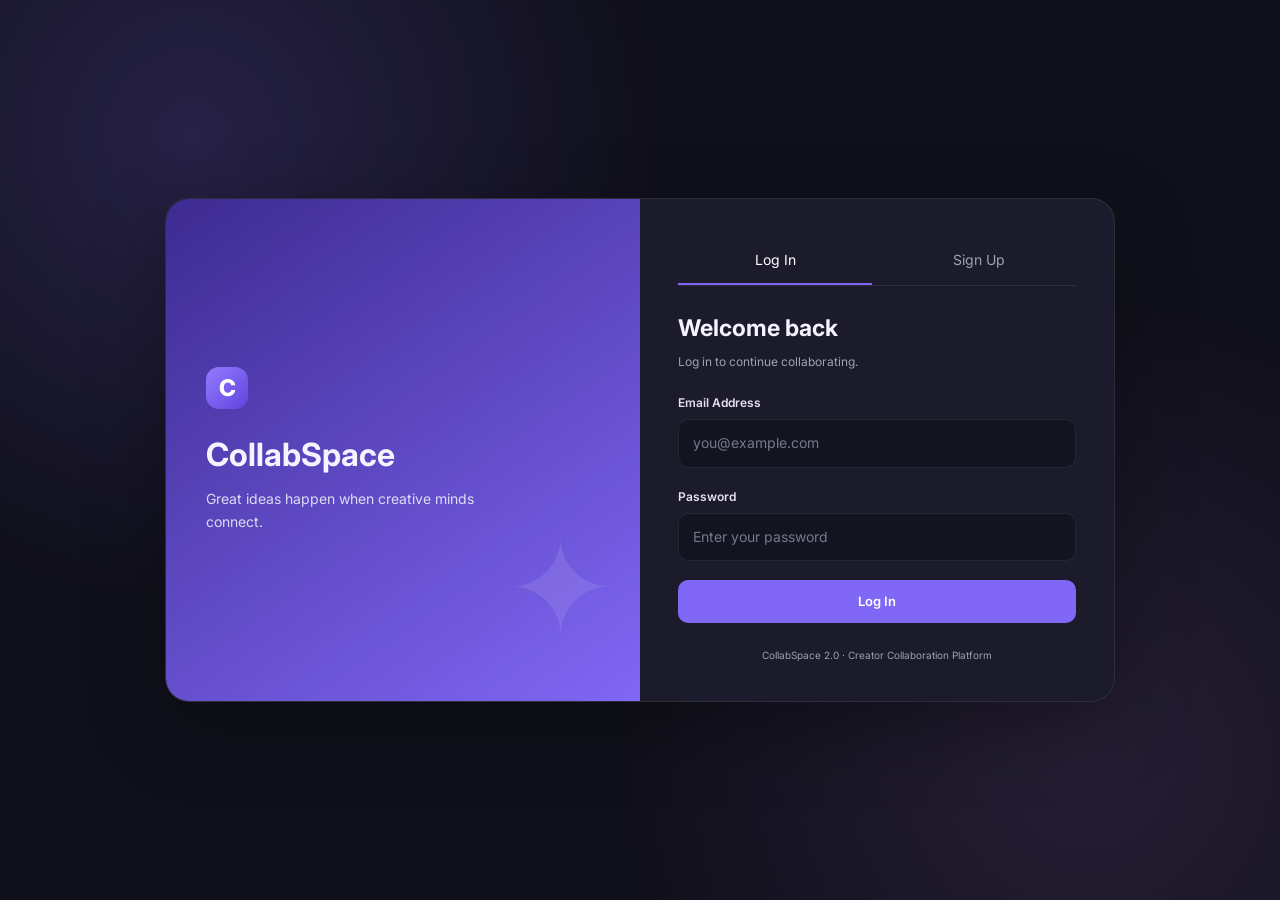
==== index.html @ 7fb4cd87 "Initial release of CollabSpace 2.0" ====
<!DOCTYPE html>
<html lang="en">
<head>
    <meta charset="UTF-8">
    <meta name="viewport" content="width=device-width, initial-scale=1.0">
    <title>Welcome | CollabSpace</title>
    <link rel="stylesheet" href="css/style.css">
</head>
<body class="auth-page" data-page="auth">
    <main class="auth-container">
        <section class="auth-brand">
            <div class="brand-icon">C</div>
            <h1>CollabSpace</h1>
            <p>Great ideas happen when creative minds connect.</p>
            <div class="auth-decoration">✦</div>
        </section>

        <section class="auth-card">
            <div class="auth-tabs">
                <button type="button" class="auth-tab active" id="showLogin">Log In</button>
                <button type="button" class="auth-tab" id="showSignup">Sign Up</button>
            </div>

            <form id="loginForm">
                <h2>Welcome back</h2>
                <p>Log in to continue collaborating.</p>
                <div class="form-group">
                    <label for="loginEmail">Email Address</label>
                    <input type="email" id="loginEmail" required placeholder="you@example.com">
                </div>
                <div class="form-group">
                    <label for="loginPassword">Password</label>
                    <input type="password" id="loginPassword" required placeholder="Enter your password">
                </div>
                <button type="submit" class="btn btn-primary btn-full">Log In</button>
                <p class="auth-message" id="loginMessage" aria-live="polite"></p>
            </form>

            <form id="signupForm" hidden>
                <h2>Create your account</h2>
                <p>Join creators and build something amazing.</p>
                <div class="form-group">
                    <label for="signupName">Full Name</label>
                    <input type="text" id="signupName" required maxlength="60" placeholder="Your name">
                </div>
                <div class="form-group">
                    <label for="signupEmail">Email Address</label>
                    <input type="email" id="signupEmail" required placeholder="you@example.com">
                </div>
                <div class="form-group">
                    <label for="signupPassword">Password</label>
                    <input type="password" id="signupPassword" required minlength="6" placeholder="At least 6 characters">
                </div>
                <button type="submit" class="btn btn-primary btn-full">Create Account</button>
                <p class="auth-message" id="signupMessage" aria-live="polite"></p>
            </form>

            <p class="auth-note">CollabSpace 2.0 · Creator Collaboration Platform</p>
        </section>
    </main>

    <script src="js/auth.js"></script>
</body>
</html>
---- css/style.css ----
@import url('https://fonts.googleapis.com/css2?family=Inter:wght@400;500;600;700;800&display=swap');

/* ========================================
   1. GLOBAL SETTINGS
======================================== */

:root {
    --bg: #10101b;
    --sidebar-bg: #171725;
    --card-bg: #1b1b2b;
    --card-hover: #222238;
    --input-bg: #141421;

    --primary: #8067f5;
    --primary-hover: #6c52e8;
    --primary-soft: rgba(128, 103, 245, 0.15);

    --text: #f4f3ff;
    --muted: #a09fb5;
    --border: rgba(255, 255, 255, 0.08);

    --success: #31c48d;
    --warning: #f5b942;
    --danger: #f06475;

    --sidebar-width: 260px;
    --sidebar-collapsed: 82px;

    --radius: 16px;
    --transition: 0.25s ease;
}

* {
    margin: 0;
    padding: 0;
    box-sizing: border-box;
}

html {
    scroll-behavior: smooth;
}

body {
    background: var(--bg);
    color: var(--text);
    font-family: 'Inter', Arial, sans-serif;
    font-size: 14px;
    line-height: 1.6;
    min-height: 100vh;
}

button,
input,
textarea,
select {
    font: inherit;
}

button,
a {
    -webkit-tap-highlight-color: transparent;
}

button {
    cursor: pointer;
}

a {
    color: inherit;
    text-decoration: none;
}

img {
    max-width: 100%;
    display: block;
}

[hidden] {
    display: none !important;
}

/* ========================================
   2. MAIN APPLICATION LAYOUT
======================================== */

.app-layout,
#app-shell {
    min-height: 100vh;
}

.sidebar {
    position: fixed;
    top: 0;
    left: 0;
    width: var(--sidebar-width);
    height: 100vh;
    background: var(--sidebar-bg);
    border-right: 1px solid var(--border);
    display: flex;
    flex-direction: column;
    z-index: 100;
    transition: width var(--transition), transform var(--transition);
    overflow-x: hidden;
    overflow-y: auto;
}

.main-content {
    min-height: 100vh;
    margin-left: var(--sidebar-width);
    transition: margin-left var(--transition);
}

.sidebar.collapsed {
    width: var(--sidebar-collapsed);
}

.sidebar.collapsed ~ .main-content {
    margin-left: var(--sidebar-collapsed);
}

/* ========================================
   3. SIDEBAR BRAND
======================================== */

.sidebar-brand {
    min-height: 82px;
    padding: 18px;
    display: flex;
    align-items: center;
    gap: 12px;
    border-bottom: 1px solid var(--border);
}

.brand-icon {
    width: 42px;
    height: 42px;
    flex-shrink: 0;
    display: grid;
    place-items: center;
    background: linear-gradient(135deg, #947cff, #6044df);
    color: white;
    border-radius: 13px;
    font-size: 23px;
    font-weight: 800;
}

.brand-name {
    font-size: 19px;
    font-weight: 800;
    white-space: nowrap;
    flex: 1;
}

.desktop-collapse {
    border: none;
    color: var(--muted);
    background: transparent;
    font-size: 20px;
    padding: 5px;
    border-radius: 8px;
}

.desktop-collapse:hover {
    color: white;
    background: var(--card-hover);
}

/* ========================================
   4. SIDEBAR NAVIGATION
======================================== */

.sidebar-nav {
    padding: 18px 12px;
    flex: 1;
}

.menu-heading {
    color: #77768e;
    font-size: 10px;
    font-weight: 700;
    letter-spacing: 1.5px;
    padding: 15px 12px 8px;
    text-transform: uppercase;
    white-space: nowrap;
}

.nav-link {
    position: relative;
    display: flex;
    align-items: center;
    gap: 14px;
    min-height: 46px;
    padding: 10px 13px;
    margin: 4px 0;
    color: var(--muted);
    border-radius: 11px;
    transition: var(--transition);
    white-space: nowrap;
}

.nav-link:hover {
    background: var(--card-hover);
    color: white;
}

.nav-link.active {
    background: var(--primary-soft);
    color: #b7aaff;
    font-weight: 600;
}

.nav-link.active::before {
    content: "";
    position: absolute;
    left: 0;
    top: 9px;
    bottom: 9px;
    width: 3px;
    border-radius: 5px;
    background: var(--primary);
}

.nav-icon {
    width: 24px;
    min-width: 24px;
    text-align: center;
    font-size: 18px;
}

.nav-label {
    overflow: hidden;
    text-overflow: ellipsis;
}

.nav-badge {
    margin-left: auto;
    background: var(--primary);
    color: white;
    padding: 2px 7px;
    border-radius: 20px;
    font-size: 10px;
}

/* ========================================
   5. SIDEBAR COLLAPSED STATE
======================================== */

.sidebar.collapsed .sidebar-brand {
    padding: 18px;
    justify-content: center;
}

.sidebar.collapsed .brand-name,
.sidebar.collapsed .menu-heading,
.sidebar.collapsed .nav-label,
.sidebar.collapsed .nav-badge,
.sidebar.collapsed .user-details {
    display: none;
}

.sidebar.collapsed .desktop-collapse {
    position: absolute;
    right: 5px;
    top: 5px;
    font-size: 12px;
}

.sidebar.collapsed .sidebar-brand {
    padding-top: 25px;
}

.sidebar.collapsed .nav-link {
    justify-content: center;
    padding: 10px 0;
}

.sidebar.collapsed .nav-icon {
    font-size: 20px;
}

/* ========================================
   6. SIDEBAR USER PROFILE
======================================== */

.sidebar-user {
    padding: 16px;
    border-top: 1px solid var(--border);
    display: flex;
    align-items: center;
    gap: 11px;
    min-width: 0;
}

.user-avatar,
.profile-avatar,
.topbar-avatar {
    width: 39px;
    height: 39px;
    border-radius: 50%;
    display: grid;
    place-items: center;
    background: linear-gradient(135deg, #947cff, #6044df);
    color: white;
    font-weight: 700;
    flex-shrink: 0;
}

.user-details {
    min-width: 0;
}

.user-details strong {
    display: block;
    font-size: 12px;
}

.user-details span {
    display: block;
    color: var(--muted);
    font-size: 11px;
}

/* ========================================
   7. TOP NAVIGATION
======================================== */

.topbar {
    min-height: 76px;
    padding: 15px 35px;
    display: flex;
    align-items: center;
    justify-content: space-between;
    gap: 20px;
    background: rgba(16, 16, 27, 0.88);
    border-bottom: 1px solid var(--border);
    position: sticky;
    top: 0;
    z-index: 50;
    backdrop-filter: blur(15px);
}

.topbar-left,
.topbar-right {
    display: flex;
    align-items: center;
    gap: 15px;
}

.topbar h2 {
    font-size: 17px;
}

.topbar-search {
    width: 250px;
}

.topbar-icon {
    position: relative;
    border: 1px solid var(--border);
    background: var(--card-bg);
    color: var(--text);
    border-radius: 10px;
    width: 40px;
    height: 40px;
    display: grid;
    place-items: center;
    font-size: 17px;
}

.topbar-icon:hover {
    background: var(--card-hover);
}

.mobile-menu-button {
    display: none;
    border: none;
    color: white;
    background: transparent;
    font-size: 23px;
}

/* ========================================
   8. PAGE CONTENT
======================================== */

.page-content {
    padding: 32px 35px;
    max-width: 1600px;
    margin: auto;
}

.page-heading {
    display: flex;
    justify-content: space-between;
    align-items: center;
    gap: 20px;
    margin-bottom: 28px;
}

.page-heading h1 {
    font-size: 29px;
    font-weight: 800;
    letter-spacing: -0.8px;
    margin: 3px 0 5px;
}

.page-heading p {
    color: var(--muted);
}

.eyebrow {
    color: #a895ff !important;
    font-size: 10px;
    font-weight: 700;
    letter-spacing: 1.8px;
}

/* ========================================
   9. BUTTONS
======================================== */

.btn {
    display: inline-flex;
    align-items: center;
    justify-content: center;
    gap: 8px;
    border: none;
    padding: 11px 18px;
    border-radius: 10px;
    font-weight: 600;
    font-size: 13px;
    transition: var(--transition);
}

.btn-primary {
    color: white;
    background: var(--primary);
}

.btn-primary:hover {
    background: var(--primary-hover);
    transform: translateY(-1px);
}

.btn-secondary {
    color: var(--text);
    background: var(--card-hover);
    border: 1px solid var(--border);
}

.btn-secondary:hover {
    background: #30304a;
}

.btn-danger {
    background: rgba(240, 100, 117, 0.15);
    color: var(--danger);
    border: 1px solid rgba(240, 100, 117, 0.25);
}

.btn-danger:hover {
    background: rgba(240, 100, 117, 0.25);
}

.btn-full {
    width: 100%;
}

/* ========================================
   10. DASHBOARD STATISTICS
======================================== */

.stats-grid {
    display: grid;
    grid-template-columns: repeat(4, minmax(0, 1fr));
    gap: 18px;
    margin-bottom: 25px;
}

.stat-card {
    background: var(--card-bg);
    border: 1px solid var(--border);
    border-radius: var(--radius);
    padding: 22px;
    transition: var(--transition);
}

.stat-card:hover {
    transform: translateY(-3px);
    border-color: rgba(128, 103, 245, 0.4);
}

.stat-card p {
    color: var(--muted);
    font-size: 12px;
    margin: 8px 0;
}

.stat-card h2 {
    font-size: 29px;
    font-weight: 800;
}

.stat-card small {
    color: var(--muted);
    font-size: 11px;
}

.stat-icon {
    display: inline-grid;
    place-items: center;
    width: 39px;
    height: 39px;
    background: var(--primary-soft);
    border-radius: 11px;
    font-size: 18px;
}

/* ========================================
   11. PANELS AND DASHBOARD GRID
======================================== */

.dashboard-grid {
    display: grid;
    grid-template-columns: 1.4fr 1fr;
    gap: 20px;
}

.panel {
    background: var(--card-bg);
    border: 1px solid var(--border);
    border-radius: var(--radius);
    padding: 23px;
    margin-bottom: 22px;
}

.panel-header {
    display: flex;
    align-items: center;
    justify-content: space-between;
    gap: 15px;
    margin-bottom: 18px;
}

.panel-header h2,
.panel > h2 {
    font-size: 16px;
    font-weight: 700;
}

.panel-header a {
    color: #a895ff;
    font-size: 12px;
}

.panel-header span {
    color: var(--muted);
    font-size: 12px;
}

.empty-state {
    color: var(--muted);
    text-align: center;
    padding: 28px 15px;
    font-size: 13px;
}

/* ========================================
   12. ACTIVITY AND QUICK ACTIONS
======================================== */

.activity-list {
    display: flex;
    flex-direction: column;
}

.activity-item {
    display: flex;
    align-items: center;
    gap: 13px;
    padding: 14px 0;
    border-bottom: 1px solid var(--border);
}

.activity-item:last-child {
    border-bottom: none;
}

.activity-icon {
    width: 38px;
    height: 38px;
    display: grid;
    place-items: center;
    background: var(--primary-soft);
    border-radius: 11px;
    flex-shrink: 0;
}

.activity-item p {
    font-size: 12px;
}

.activity-item small {
    color: var(--muted);
    font-size: 10px;
}

.quick-actions {
    display: grid;
    gap: 10px;
}

.quick-actions a {
    background: var(--input-bg);
    border: 1px solid var(--border);
    padding: 13px;
    border-radius: 10px;
    color: var(--text);
    font-size: 12px;
    transition: var(--transition);
}

.quick-actions a:hover {
    border-color: var(--primary);
    background: var(--primary-soft);
}

/* ========================================
   13. FORMS AND INPUTS
======================================== */

.form-panel {
    max-width: 850px;
}

.form-group {
    display: flex;
    flex-direction: column;
    gap: 7px;
    margin-bottom: 19px;
}

.form-group label {
    color: #e4e1f5;
    font-size: 12px;
    font-weight: 600;
}

.form-group small {
    color: var(--muted);
    font-size: 11px;
}

input,
textarea,
select {
    width: 100%;
    color: var(--text);
    background: var(--input-bg);
    border: 1px solid var(--border);
    border-radius: 10px;
    padding: 12px 14px;
    outline: none;
    transition: var(--transition);
}

input::placeholder,
textarea::placeholder {
    color: #77768e;
}

input:focus,
textarea:focus,
select:focus {
    border-color: var(--primary);
    box-shadow: 0 0 0 3px rgba(128, 103, 245, 0.12);
}

select option {
    background: var(--card-bg);
    color: white;
}

textarea {
    resize: vertical;
    min-height: 100px;
}

.form-row {
    display: grid;
    grid-template-columns: 1fr 1fr;
    gap: 16px;
}

.search-filter-row {
    display: grid;
    grid-template-columns: 2fr 1fr;
    gap: 13px;
}

/* ========================================
   14. CREATOR AND PROJECT GRIDS
======================================== */

.creator-grid,
.project-grid {
    display: grid;
    grid-template-columns: repeat(3, minmax(0, 1fr));
    gap: 18px;
}

.creator-card,
.project-card {
    background: var(--card-bg);
    border: 1px solid var(--border);
    border-radius: var(--radius);
    padding: 20px;
    transition: var(--transition);
    min-width: 0;
}

.creator-card:hover,
.project-card:hover {
    transform: translateY(-3px);
    border-color: rgba(128, 103, 245, 0.5);
}

.creator-card h3,
.project-card h3 {
    font-size: 16px;
    margin: 12px 0 5px;
}

.creator-card p,
.project-card p {
    color: var(--muted);
    font-size: 12px;
    margin: 7px 0;
}

.creator-card .creator-avatar {
    width: 55px;
    height: 55px;
    border-radius: 50%;
    background: var(--primary-soft);
    display: grid;
    place-items: center;
    font-size: 20px;
    font-weight: 700;
}

.card-actions {
    display: flex;
    gap: 8px;
    flex-wrap: wrap;
    margin-top: 15px;
}

/* ========================================
   15. TAGS AND STATUS LABELS
======================================== */

.tag-list {
    display: flex;
    flex-wrap: wrap;
    gap: 8px;
    margin: 10px 0;
}

.tag {
    display: inline-flex;
    background: var(--primary-soft);
    color: #c0b4ff;
    padding: 5px 10px;
    border-radius: 20px;
    font-size: 10px;
    font-weight: 600;
}

.status {
    display: inline-block;
    padding: 5px 10px;
    border-radius: 20px;
    font-size: 10px;
    font-weight: 600;
}

.status-open {
    color: var(--success);
    background: rgba(49, 196, 141, 0.12);
}

.status-pending {
    color: var(--warning);
    background: rgba(245, 185, 66, 0.12);
}

.status-closed {
    color: var(--danger);
    background: rgba(240, 100, 117, 0.12);
}

/* ========================================
   16. PROFILE PAGE
======================================== */

.profile-panel {
    padding: 0;
    overflow: hidden;
}

.profile-cover {
    height: 155px;
    background: linear-gradient(120deg, #4937a6, #8067f5, #bd83e8);
}

.profile-main {
    padding: 0 26px 22px;
    display: flex;
    align-items: center;
    gap: 18px;
    margin-top: -34px;
}

.profile-avatar {
    width: 85px;
    height: 85px;
    font-size: 25px;
    border: 5px solid var(--card-bg);
}

.profile-main h2 {
    font-size: 21px;
    margin-top: 22px;
}

.profile-main p {
    color: var(--muted);
    font-size: 12px;
}

.profile-details {
    padding: 10px 26px 28px;
    display: grid;
    gap: 22px;
}

.profile-details h3 {
    font-size: 14px;
    margin-bottom: 7px;
}

.profile-details p,
.profile-details a {
    color: var(--muted);
    font-size: 12px;
}

.profile-details a {
    color: #a895ff;
}

/* ========================================
   17. MESSAGING PAGE
======================================== */

.messages-panel {
    display: grid;
    grid-template-columns: 280px minmax(0, 1fr);
    gap: 20px;
    min-height: 530px;
}

.conversation-list {
    border-right: 1px solid var(--border);
    padding-right: 18px;
    min-width: 0;
}

.conversation-list input {
    margin-bottom: 15px;
}

.conversation-item {
    padding: 12px;
    border-radius: 10px;
    display: flex;
    gap: 10px;
    align-items: center;
    cursor: pointer;
    transition: var(--transition);
}

.conversation-item:hover,
.conversation-item.active {
    background: var(--primary-soft);
}

.conversation-item h4 {
    font-size: 12px;
}

.conversation-item p {
    font-size: 10px;
    color: var(--muted);
}

.chat-area {
    display: flex;
    flex-direction: column;
    min-width: 0;
}

.chat-header {
    padding: 8px 0 15px;
    border-bottom: 1px solid var(--border);
}

.chat-header h2 {
    font-size: 15px;
}

.chat-messages {
    flex: 1;
    min-height: 300px;
    padding: 18px 0;
    display: flex;
    flex-direction: column;
    gap: 12px;
    overflow-y: auto;
}

.message-bubble {
    max-width: 75%;
    width: fit-content;
    padding: 11px 14px;
    border-radius: 13px;
    background: var(--card-hover);
    font-size: 12px;
}

.message-bubble.sent {
    align-self: flex-end;
    background: var(--primary);
    color: white;
}

.message-form {
    display: flex;
    gap: 10px;
    padding-top: 14px;
    border-top: 1px solid var(--border);
}

.message-form input {
    flex: 1;
    min-width: 0;
}

/* ========================================
   18. NOTIFICATIONS AND REQUESTS
======================================== */

.notification-item,
.request-item,
.report-item {
    display: flex;
    justify-content: space-between;
    align-items: center;
    gap: 15px;
    padding: 15px 0;
    border-bottom: 1px solid var(--border);
}

.notification-item:last-child,
.request-item:last-child,
.report-item:last-child {
    border-bottom: none;
}

.notification-item.unread {
    background: rgba(128, 103, 245, 0.07);
    padding-left: 12px;
    border-radius: 8px;
}

.notification-item p,
.request-item p,
.report-item p {
    font-size: 12px;
}

.notification-item small,
.request-item small,
.report-item small {
    color: var(--muted);
    font-size: 10px;
}

.request-actions {
    display: flex;
    gap: 8px;
    flex-wrap: wrap;
}

/* ========================================
   19. SETTINGS
======================================== */

.setting-row {
    display: flex;
    align-items: center;
    justify-content: space-between;
    gap: 20px;
    padding: 19px 0;
    border-bottom: 1px solid var(--border);
}

.setting-row h3 {
    font-size: 13px;
}

.setting-row p {
    color: var(--muted);
    font-size: 11px;
}

.switch {
    position: relative;
    display: inline-block;
    width: 44px;
    height: 24px;
    flex-shrink: 0;
}

.switch input {
    opacity: 0;
    width: 0;
    height: 0;
}

.switch-slider {
    position: absolute;
    inset: 0;
    background: #44445a;
    border-radius: 30px;
    transition: var(--transition);
    cursor: pointer;
}

.switch-slider::before {
    content: "";
    position: absolute;
    height: 18px;
    width: 18px;
    left: 3px;
    bottom: 3px;
    border-radius: 50%;
    background: white;
    transition: var(--transition);
}

.switch input:checked + .switch-slider {
    background: var(--primary);
}

.switch input:checked + .switch-slider::before {
    transform: translateX(20px);
}

.danger-panel {
    border-color: rgba(240, 100, 117, 0.25);
}

.danger-panel p {
    color: var(--muted);
    margin: 8px 0 16px;
    font-size: 12px;
}

/* ========================================
   20. AUTHENTICATION PAGE
======================================== */

.auth-page {
    min-height: 100vh;
    display: grid;
    place-items: center;
    padding: 25px;
    background:
        radial-gradient(circle at 15% 15%, rgba(128, 103, 245, 0.2), transparent 35%),
        radial-gradient(circle at 85% 85%, rgba(189, 131, 232, 0.12), transparent 35%),
        var(--bg);
}

.auth-container {
    width: min(950px, 100%);
    display: grid;
    grid-template-columns: 1fr 1fr;
    background: var(--card-bg);
    border: 1px solid var(--border);
    border-radius: 24px;
    overflow: hidden;
    box-shadow: 0 25px 80px rgba(0, 0, 0, 0.3);
}

.auth-brand {
    padding: 55px 40px;
    background: linear-gradient(145deg, #3d2b91, #8067f5);
    display: flex;
    flex-direction: column;
    justify-content: center;
    position: relative;
    overflow: hidden;
}

.auth-brand h1 {
    font-size: 32px;
    margin: 20px 0 8px;
}

.auth-brand p {
    color: rgba(255, 255, 255, 0.8);
    max-width: 280px;
}

.auth-decoration {
    position: absolute;
    right: 25px;
    bottom: 10px;
    font-size: 130px;
    color: rgba(255, 255, 255, 0.1);
}

.auth-card {
    padding: 38px;
}

.auth-card h2 {
    font-size: 23px;
    margin: 24px 0 5px;
}

.auth-card > form > p {
    color: var(--muted);
    font-size: 12px;
    margin-bottom: 22px;
}

.auth-tabs {
    display: flex;
    gap: 10px;
    border-bottom: 1px solid var(--border);
}

.auth-tab {
    flex: 1;
    padding: 12px;
    background: transparent;
    color: var(--muted);
    border: none;
    border-bottom: 2px solid transparent;
}

.auth-tab.active {
    color: white;
    border-color: var(--primary);
}

.auth-message {
    margin-top: 12px;
    font-size: 12px;
    color: var(--warning);
}

.auth-note {
    margin-top: 24px;
    color: var(--muted);
    text-align: center;
    font-size: 10px;
}

/* ========================================
   21. MODERATION AND TABLES
======================================== */

.table-wrapper {
    width: 100%;
    overflow-x: auto;
}

table {
    width: 100%;
    border-collapse: collapse;
    min-width: 550px;
}

th,
td {
    text-align: left;
    padding: 14px;
    border-bottom: 1px solid var(--border);
    font-size: 12px;
}

th {
    color: var(--muted);
    font-weight: 600;
}

td {
    color: var(--text);
}

/* ========================================
   22. OVERLAY AND TOAST
======================================== */

.sidebar-overlay {
    display: none;
}

.toast {
    position: fixed;
    bottom: 25px;
    right: 25px;
    z-index: 500;
    background: #29283d;
    color: white;
    border: 1px solid var(--border);
    border-left: 4px solid var(--primary);
    border-radius: 10px;
    padding: 13px 18px;
    box-shadow: 0 10px 35px rgba(0, 0, 0, 0.3);
    max-width: 320px;
    animation: toastIn 0.25s ease;
}

@keyframes toastIn {
    from {
        opacity: 0;
        transform: translateY(10px);
    }
    to {
        opacity: 1;
        transform: translateY(0);
    }
}

/* ========================================
   23. RESPONSIVE TABLET
======================================== */

@media (max-width: 1100px) {
    .stats-grid {
        grid-template-columns: repeat(2, minmax(0, 1fr));
    }

    .creator-grid,
    .project-grid {
        grid-template-columns: repeat(2, minmax(0, 1fr));
    }

    .page-content {
        padding: 26px 22px;
    }

    .topbar {
        padding: 14px 22px;
    }
}

/* ========================================
   24. RESPONSIVE MOBILE
======================================== */

@media (max-width: 768px) {
    .sidebar {
        width: var(--sidebar-width);
        transform: translateX(-100%);
    }

    .sidebar.mobile-open {
        transform: translateX(0);
    }

    .sidebar.collapsed {
        width: var(--sidebar-width);
    }

    .sidebar.collapsed .brand-name,
    .sidebar.collapsed .menu-heading,
    .sidebar.collapsed .nav-label,
    .sidebar.collapsed .nav-badge,
    .sidebar.collapsed .user-details {
        display: initial;
    }

    .sidebar.collapsed .sidebar-brand {
        justify-content: flex-start;
    }

    .sidebar.collapsed .nav-link {
        justify-content: flex-start;
        padding: 10px 13px;
    }

    .main-content,
    .sidebar.collapsed ~ .main-content {
        margin-left: 0;
    }

    .desktop-collapse {
        display: none;
    }

    .mobile-menu-button {
        display: block;
    }

    .sidebar-overlay.visible {
        display: block;
        position: fixed;
        inset: 0;
        background: rgba(0, 0, 0, 0.6);
        z-index: 90;
    }

    .topbar {
        min-height: 65px;
        padding: 12px 17px;
    }

    .page-content {
        padding: 23px 17px;
    }

    .page-heading {
        align-items: flex-start;
        flex-direction: column;
    }

    .page-heading h1 {
        font-size: 24px;
    }

    .dashboard-grid {
        grid-template-columns: 1fr;
    }

    .messages-panel {
        grid-template-columns: 1fr;
    }

    .conversation-list {
        border-right: none;
        border-bottom: 1px solid var(--border);
        padding: 0 0 16px;
    }

    .auth-container {
        grid-template-columns: 1fr;
    }

    .auth-brand {
        padding: 30px;
    }

    .auth-brand h1 {
        font-size: 25px;
    }

    .auth-decoration {
        font-size: 75px;
    }
}

@media (max-width: 520px) {
    .stats-grid {
        grid-template-columns: 1fr 1fr;
        gap: 10px;
    }

    .stat-card {
        padding: 15px;
    }

    .stat-card h2 {
        font-size: 23px;
    }

    .creator-grid,
    .project-grid {
        grid-template-columns: 1fr;
    }

    .form-row,
    .search-filter-row {
        grid-template-columns: 1fr;
    }

    .panel {
        padding: 17px;
    }

    .auth-card {
        padding: 25px 20px;
    }

    .auth-brand {
        padding: 25px 20px;
    }

    .notification-item,
    .request-item,
    .report-item {
        align-items: flex-start;
        flex-direction: column;
    }

    .profile-main {
        padding-left: 17px;
        padding-right: 17px;
    }

    .profile-details {
        padding-left: 17px;
        padding-right: 17px;
    }
}

/* Navigation refinements */

.topbar-avatar {
    width: 39px;
    height: 39px;
    border-radius: 50%;
    display: grid;
    place-items: center;
    background: linear-gradient(135deg, #947cff, #6044df);
    color: white;
    font-size: 12px;
    font-weight: 700;
}


.sidebar.collapsed .sidebar-brand {
    position: relative;
}

.sidebar.collapsed .desktop-collapse {
    display: grid;
    position: absolute;
    top: 4px;
    right: 4px;
    width: 24px;
    height: 24px;
    place-items: center;
    font-size: 12px;
    z-index: 5;
}

@media (min-width: 769px) {
    .sidebar.collapsed .sidebar-brand {
        justify-content: center;
        padding: 18px 5px;
    }

    .sidebar.collapsed .brand-name {
        display: none;
    }
}
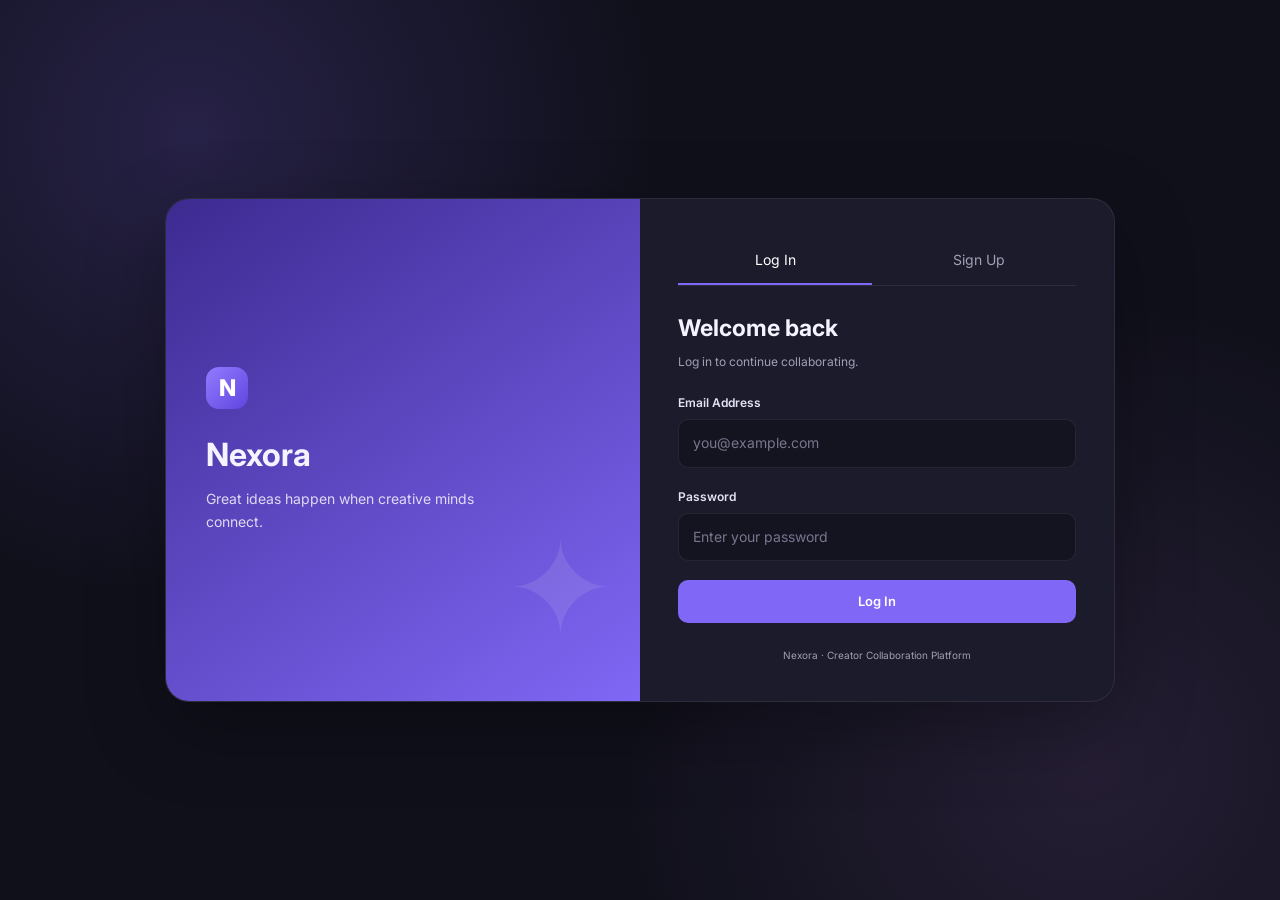
==== commit f4fa1e08: "Fix Nexora authentication and login signup interface" ====
--- a/index.html
+++ b/index.html
@@ -4,14 +4,14 @@
 <head>
     <meta charset="UTF-8">
     <meta name="viewport" content="width=device-width, initial-scale=1.0">
-    <title>Welcome | CollabSpace</title>
+    <title>Nexora |  Creator Collaboration Platform</title>
     <link rel="stylesheet" href="css/style.css">
 </head>
 <body class="auth-page" data-page="auth">
     <main class="auth-container">
         <section class="auth-brand">
-            <div class="brand-icon">C</div>
-            <h1>CollabSpace</h1>
+            <div class="brand-icon">N</div>
+            <h1>Nexora</h1>
             <p>Great ideas happen when creative minds connect.</p>
             <div class="auth-decoration">✦</div>
         </section>
@@ -56,7 +56,8 @@
                 <p class="auth-message" id="signupMessage" aria-live="polite"></p>
             </form>
 
-            <p class="auth-note">CollabSpace 2.0 · Creator Collaboration Platform</p>
+           
+            <p class="auth-note">Nexora · Creator Collaboration Platform</p>
         </section>
     </main>
 
--- a/css/style.css
+++ b/css/style.css
@@ -1471,3 +1471,731 @@
         display: none;
     }
 }
+
+/* ==========================================
+   NEXORA PROJECT MARKETPLACE UPGRADE
+========================================== */
+
+.nexora-project-card {
+    position: relative;
+    display: flex;
+    flex-direction: column;
+    gap: 15px;
+    transition: transform 0.25s ease, border-color 0.25s ease;
+}
+
+.nexora-project-card:hover {
+    transform: translateY(-5px);
+    border-color: var(--primary);
+}
+
+.project-card-top {
+    display: flex;
+    align-items: center;
+    justify-content: space-between;
+    gap: 10px;
+    flex-wrap: wrap;
+}
+
+.project-category-badge {
+    display: inline-flex;
+    padding: 6px 11px;
+    border-radius: 20px;
+    background: rgba(128, 103, 245, 0.15);
+    color: #b7a8ff;
+    font-size: 12px;
+    font-weight: 600;
+}
+
+.project-description {
+    color: var(--text-secondary);
+    line-height: 1.65;
+    min-height: 65px;
+}
+
+.project-owner {
+    display: flex;
+    align-items: center;
+    gap: 11px;
+    padding: 12px;
+    border-radius: 12px;
+    background: rgba(255, 255, 255, 0.035);
+}
+
+.project-owner-avatar {
+    width: 39px;
+    height: 39px;
+    display: grid;
+    place-items: center;
+    flex-shrink: 0;
+    border-radius: 50%;
+    background: linear-gradient(135deg, #8067f5, #bd68e8);
+    color: white;
+    font-weight: 700;
+}
+
+.project-owner strong,
+.project-owner small {
+    display: block;
+}
+
+.project-owner small {
+    margin-top: 3px;
+    color: var(--text-secondary);
+    font-size: 11px;
+}
+
+.project-skills-section > small,
+.project-info-grid small {
+    display: block;
+    margin-bottom: 9px;
+    color: var(--text-secondary);
+    font-size: 10px;
+    letter-spacing: 1px;
+    font-weight: 700;
+}
+
+.project-info-grid {
+    display: grid;
+    grid-template-columns: repeat(2, minmax(0, 1fr));
+    gap: 14px;
+    padding: 14px 0;
+    border-top: 1px solid rgba(255, 255, 255, 0.07);
+    border-bottom: 1px solid rgba(255, 255, 255, 0.07);
+}
+
+.project-info-grid strong {
+    display: block;
+    font-size: 12px;
+    font-weight: 600;
+}
+
+.project-match {
+    padding: 12px;
+    border-radius: 11px;
+    background: rgba(128, 103, 245, 0.08);
+}
+
+.project-match-heading {
+    display: flex;
+    justify-content: space-between;
+    margin-bottom: 9px;
+}
+
+.project-match-heading small {
+    color: var(--text-secondary);
+}
+
+.project-match-heading strong {
+    color: #a995ff;
+}
+
+.project-match-track {
+    height: 7px;
+    overflow: hidden;
+    border-radius: 10px;
+    background: rgba(255, 255, 255, 0.1);
+}
+
+.project-match-fill {
+    height: 100%;
+    border-radius: 10px;
+    background: linear-gradient(90deg, #8067f5, #bd68e8);
+}
+
+.nexora-project-card .card-actions {
+    margin-top: auto;
+    padding-top: 5px;
+}
+
+.nexora-project-card .card-actions button {
+    width: 100%;
+}
+
+.nexora-project-card .card-actions button:disabled {
+    opacity: 0.6;
+    cursor: not-allowed;
+}
+
+@media (max-width: 600px) {
+    .project-info-grid {
+        grid-template-columns: 1fr 1fr;
+    }
+
+    .project-description {
+        min-height: auto;
+    }
+}
+
+/* ==========================================
+   NEXORA CREATOR DISCOVERY UPGRADE
+========================================== */
+
+.nexora-creator-card {
+    display: flex;
+    flex-direction: column;
+    gap: 13px;
+    transition: transform 0.25s ease, border-color 0.25s ease;
+}
+
+.nexora-creator-card:hover {
+    transform: translateY(-5px);
+    border-color: var(--primary);
+}
+
+.creator-card-top {
+    display: flex;
+    justify-content: space-between;
+    align-items: center;
+    gap: 12px;
+}
+
+.nexora-creator-avatar {
+    width: 58px;
+    height: 58px;
+    font-size: 19px;
+    background: linear-gradient(135deg, #8067f5, #bd68e8);
+    box-shadow: 0 5px 20px rgba(128, 103, 245, 0.2);
+}
+
+.nexora-creator-card h3 {
+    margin-bottom: -7px;
+}
+
+.creator-headline {
+    color: #b7a8ff;
+    font-weight: 600;
+}
+
+.creator-location {
+    color: var(--text-secondary);
+    font-size: 13px;
+}
+
+.creator-about {
+    color: var(--text-secondary);
+    font-size: 13px;
+    line-height: 1.65;
+    min-height: 60px;
+}
+
+.creator-skills-section > small {
+    display: block;
+    margin-bottom: 9px;
+    color: var(--text-secondary);
+    font-size: 10px;
+    font-weight: 700;
+    letter-spacing: 1px;
+}
+
+.creator-match-box {
+    padding: 12px;
+    border-radius: 11px;
+    background: rgba(128, 103, 245, 0.08);
+}
+
+.creator-match-heading {
+    display: flex;
+    justify-content: space-between;
+    margin-bottom: 9px;
+    font-size: 12px;
+}
+
+.creator-match-heading span {
+    color: var(--text-secondary);
+}
+
+.creator-match-heading strong {
+    color: #b7a8ff;
+}
+
+.nexora-creator-card .card-actions {
+    margin-top: auto;
+}
+
+.nexora-creator-card .card-actions button {
+    flex: 1;
+}
+
+.nexora-creator-card button:disabled {
+    opacity: 0.65;
+    cursor: not-allowed;
+}
+
+@media (max-width: 600px) {
+    .creator-about {
+        min-height: auto;
+    }
+}
+
+/* ==========================================
+   NEXORA PREMIUM CREATOR PROFILE MODAL
+========================================== */
+
+.nexora-profile-overlay {
+    position: fixed;
+    inset: 0;
+    z-index: 9999;
+    display: flex;
+    align-items: center;
+    justify-content: center;
+    padding: 22px;
+    background: rgba(5, 5, 15, 0.82);
+    backdrop-filter: blur(12px);
+    overflow-y: auto;
+    animation: nexoraOverlayIn 0.25s ease;
+}
+
+.nexora-profile-modal {
+    position: relative;
+    width: 100%;
+    max-width: 700px;
+    max-height: 92vh;
+    overflow-y: auto;
+    border: 1px solid rgba(160, 140, 255, 0.25);
+    border-radius: 24px;
+    background: #171727;
+    box-shadow: 0 25px 90px rgba(0, 0, 0, 0.55);
+    animation: nexoraModalIn 0.3s ease;
+}
+
+.nexora-modal-close {
+    position: absolute;
+    z-index: 5;
+    top: 17px;
+    right: 17px;
+    width: 39px;
+    height: 39px;
+    border: 1px solid rgba(255,255,255,0.2);
+    border-radius: 50%;
+    background: rgba(15,15,30,0.7);
+    color: white;
+    font-size: 17px;
+    cursor: pointer;
+    transition: 0.2s;
+}
+
+.nexora-modal-close:hover {
+    background: #8067f5;
+    transform: rotate(90deg);
+}
+
+.nexora-profile-cover {
+    position: relative;
+    height: 155px;
+    overflow: hidden;
+    background: linear-gradient(120deg, #38246f, #8067f5, #bd68e8);
+}
+
+.nexora-profile-cover::before,
+.nexora-profile-cover::after {
+    content: "";
+    position: absolute;
+    width: 230px;
+    height: 230px;
+    border: 1px solid rgba(255,255,255,0.17);
+    border-radius: 50%;
+}
+
+.nexora-profile-cover::before {
+    top: -130px;
+    right: 12%;
+}
+
+.nexora-profile-cover::after {
+    bottom: -170px;
+    right: 35%;
+    width: 300px;
+    height: 300px;
+}
+
+.nexora-profile-cover-glow {
+    position: absolute;
+    inset: 0;
+    background: radial-gradient(
+        circle at 80% 30%,
+        rgba(255,255,255,0.25),
+        transparent 35%
+    );
+}
+
+.nexora-profile-cover-label {
+    position: absolute;
+    left: 25px;
+    bottom: 20px;
+    color: rgba(255,255,255,0.8);
+    font-size: 10px;
+    font-weight: 800;
+    letter-spacing: 3px;
+}
+
+.nexora-profile-content {
+    padding: 0 30px 30px;
+}
+
+.nexora-profile-identity {
+    position: relative;
+    display: flex;
+    align-items: center;
+    gap: 17px;
+    flex-wrap: wrap;
+    margin-top: -48px;
+}
+
+.nexora-profile-avatar {
+    width: 100px;
+    height: 100px;
+    display: grid;
+    place-items: center;
+    flex-shrink: 0;
+    border: 5px solid #171727;
+    border-radius: 27px;
+    background: linear-gradient(135deg, #8067f5, #bd68e8);
+    color: white;
+    font-size: 31px;
+    font-weight: 800;
+    box-shadow: 0 8px 28px rgba(128,103,245,0.3);
+}
+
+.nexora-profile-identity-info {
+    flex: 1;
+    min-width: 170px;
+    padding-top: 48px;
+}
+
+.nexora-profile-identity-info h2 {
+    margin: 0 0 5px;
+    font-size: 23px;
+    color: #fff;
+}
+
+.nexora-profile-identity-info p {
+    margin: 0 0 7px;
+    color: #b7a8ff;
+    font-size: 13px;
+    font-weight: 600;
+}
+
+.nexora-profile-location {
+    color: #aaa9bd;
+    font-size: 12px;
+}
+
+.nexora-profile-availability {
+    margin-top: 48px;
+    padding: 7px 12px;
+    border-radius: 20px;
+    background: rgba(255,180,80,0.12);
+    color: #ffc078;
+    font-size: 11px;
+    font-weight: 700;
+}
+
+.nexora-profile-availability.available {
+    background: rgba(50,210,140,0.12);
+    color: #55dfa5;
+}
+
+.nexora-profile-stats {
+    display: grid;
+    grid-template-columns: repeat(3, 1fr);
+    gap: 12px;
+    margin: 25px 0;
+}
+
+.nexora-profile-stat {
+    padding: 17px 10px;
+    border: 1px solid rgba(255,255,255,0.07);
+    border-radius: 15px;
+    background: rgba(255,255,255,0.035);
+    text-align: center;
+}
+
+.nexora-profile-stat strong,
+.nexora-profile-stat span {
+    display: block;
+}
+
+.nexora-profile-stat strong {
+    margin-bottom: 5px;
+    color: #c1b3ff;
+    font-size: 21px;
+}
+
+.nexora-profile-stat span {
+    color: #aaa9bd;
+    font-size: 11px;
+}
+
+.nexora-profile-section {
+    margin-top: 23px;
+}
+
+.nexora-profile-section h3 {
+    margin: 0 0 12px;
+    color: #fff;
+    font-size: 15px;
+}
+
+.nexora-profile-section h3 span {
+    margin-right: 7px;
+    color: #a995ff;
+}
+
+.nexora-profile-section > p {
+    color: #b6b5c7;
+    font-size: 13px;
+    line-height: 1.8;
+}
+
+.nexora-profile-skills {
+    display: flex;
+    flex-wrap: wrap;
+    gap: 9px;
+}
+
+.nexora-profile-skills span {
+    padding: 8px 13px;
+    border: 1px solid rgba(128,103,245,0.25);
+    border-radius: 20px;
+    background: rgba(128,103,245,0.12);
+    color: #c7bbff;
+    font-size: 12px;
+    font-weight: 600;
+}
+
+.nexora-profile-skills p {
+    color: #aaa9bd;
+    font-size: 13px;
+}
+
+.nexora-profile-match-heading {
+    display: flex;
+    justify-content: space-between;
+    margin-bottom: 10px;
+    color: #aaa9bd;
+    font-size: 12px;
+}
+
+.nexora-profile-match-heading strong {
+    color: #b7a8ff;
+}
+
+.nexora-profile-match-track {
+    height: 9px;
+    overflow: hidden;
+    border-radius: 20px;
+    background: rgba(255,255,255,0.1);
+}
+
+.nexora-profile-match-track div {
+    height: 100%;
+    border-radius: 20px;
+    background: linear-gradient(90deg, #8067f5, #bd68e8);
+    transition: width 0.5s ease;
+}
+
+.nexora-portfolio-link {
+    display: inline-flex;
+    align-items: center;
+    gap: 9px;
+    padding: 10px 15px;
+    border: 1px solid rgba(128,103,245,0.3);
+    border-radius: 10px;
+    color: #c1b3ff;
+    background: rgba(128,103,245,0.1);
+    text-decoration: none;
+    font-size: 13px;
+    font-weight: 600;
+    transition: 0.2s;
+}
+
+.nexora-portfolio-link:hover {
+    background: rgba(128,103,245,0.23);
+    transform: translateY(-2px);
+}
+
+.nexora-profile-actions {
+    display: flex;
+    gap: 12px;
+    margin-top: 30px;
+}
+
+.nexora-profile-connect,
+.nexora-profile-close-btn {
+    flex: 1;
+    min-height: 46px;
+    padding: 11px 16px;
+    border: none;
+    border-radius: 11px;
+    cursor: pointer;
+    font-size: 13px;
+    font-weight: 700;
+    transition: 0.2s;
+}
+
+.nexora-profile-connect {
+    background: linear-gradient(100deg, #8067f5, #a56bea);
+    color: white;
+}
+
+.nexora-profile-connect:hover {
+    transform: translateY(-2px);
+    box-shadow: 0 7px 22px rgba(128,103,245,0.3);
+}
+
+.nexora-profile-connect:disabled {
+    opacity: 0.6;
+    cursor: not-allowed;
+    transform: none;
+}
+
+.nexora-profile-close-btn {
+    border: 1px solid rgba(255,255,255,0.13);
+    background: rgba(255,255,255,0.05);
+    color: #ddd;
+}
+
+.nexora-profile-close-btn:hover {
+    background: rgba(255,255,255,0.1);
+}
+
+@keyframes nexoraOverlayIn {
+    from { opacity: 0; }
+    to { opacity: 1; }
+}
+
+@keyframes nexoraModalIn {
+    from {
+        opacity: 0;
+        transform: translateY(20px) scale(0.97);
+    }
+    to {
+        opacity: 1;
+        transform: translateY(0) scale(1);
+    }
+}
+
+@media (max-width: 600px) {
+    .nexora-profile-overlay {
+        padding: 10px;
+        align-items: flex-start;
+    }
+
+    .nexora-profile-modal {
+        max-height: 96vh;
+        margin: auto 0;
+        border-radius: 18px;
+    }
+
+    .nexora-profile-content {
+        padding: 0 18px 22px;
+    }
+
+    .nexora-profile-identity {
+        gap: 10px;
+    }
+
+    .nexora-profile-avatar {
+        width: 78px;
+        height: 78px;
+        border-radius: 21px;
+        font-size: 25px;
+    }
+
+    .nexora-profile-identity-info {
+        padding-top: 45px;
+    }
+
+    .nexora-profile-identity-info h2 {
+        font-size: 19px;
+    }
+
+    .nexora-profile-availability {
+        margin-top: 0;
+    }
+
+    .nexora-profile-actions {
+        flex-direction: column;
+    }
+}
+
+/* =========================================
+   NEXORA - COLLABORATIONS PAGE
+========================================= */
+
+.collab-overview {
+    display: grid;
+    grid-template-columns: repeat(3, minmax(0, 1fr));
+    gap: 18px;
+    margin-bottom: 24px;
+}
+
+.collab-overview-card {
+    display: flex;
+    align-items: center;
+    gap: 16px;
+    padding: 22px;
+    border: 1px solid rgba(255,255,255,0.07);
+    border-radius: 17px;
+    background: linear-gradient(135deg, #202039, #191927);
+    transition: 0.25s ease;
+}
+
+.collab-overview-card:hover {
+    transform: translateY(-4px);
+    border-color: rgba(128,103,245,0.5);
+}
+
+.collab-overview-icon {
+    width: 48px;
+    height: 48px;
+    display: grid;
+    place-items: center;
+    border-radius: 14px;
+    background: rgba(128,103,245,0.15);
+    font-size: 23px;
+}
+
+.collab-overview-card span {
+    color: var(--muted, #aaa);
+    font-size: 13px;
+}
+
+.collab-overview-card h2 {
+    margin: 5px 0 0;
+    font-size: 26px;
+}
+
+.collab-panel {
+    margin-bottom: 22px;
+}
+
+.collab-panel .panel-header {
+    align-items: center;
+}
+
+.collab-panel .panel-header h2 {
+    margin-bottom: 5px;
+}
+
+.collab-section-icon {
+    width: 42px;
+    height: 42px;
+    display: grid;
+    place-items: center;
+    border-radius: 13px;
+    background: rgba(128,103,245,0.13);
+    font-size: 20px;
+}
+
+@media (max-width: 700px) {
+    .collab-overview {
+        grid-template-columns: 1fr;
+        gap: 12px;
+    }
+
+    .collab-overview-card {
+        padding: 17px;
+    }
+}
